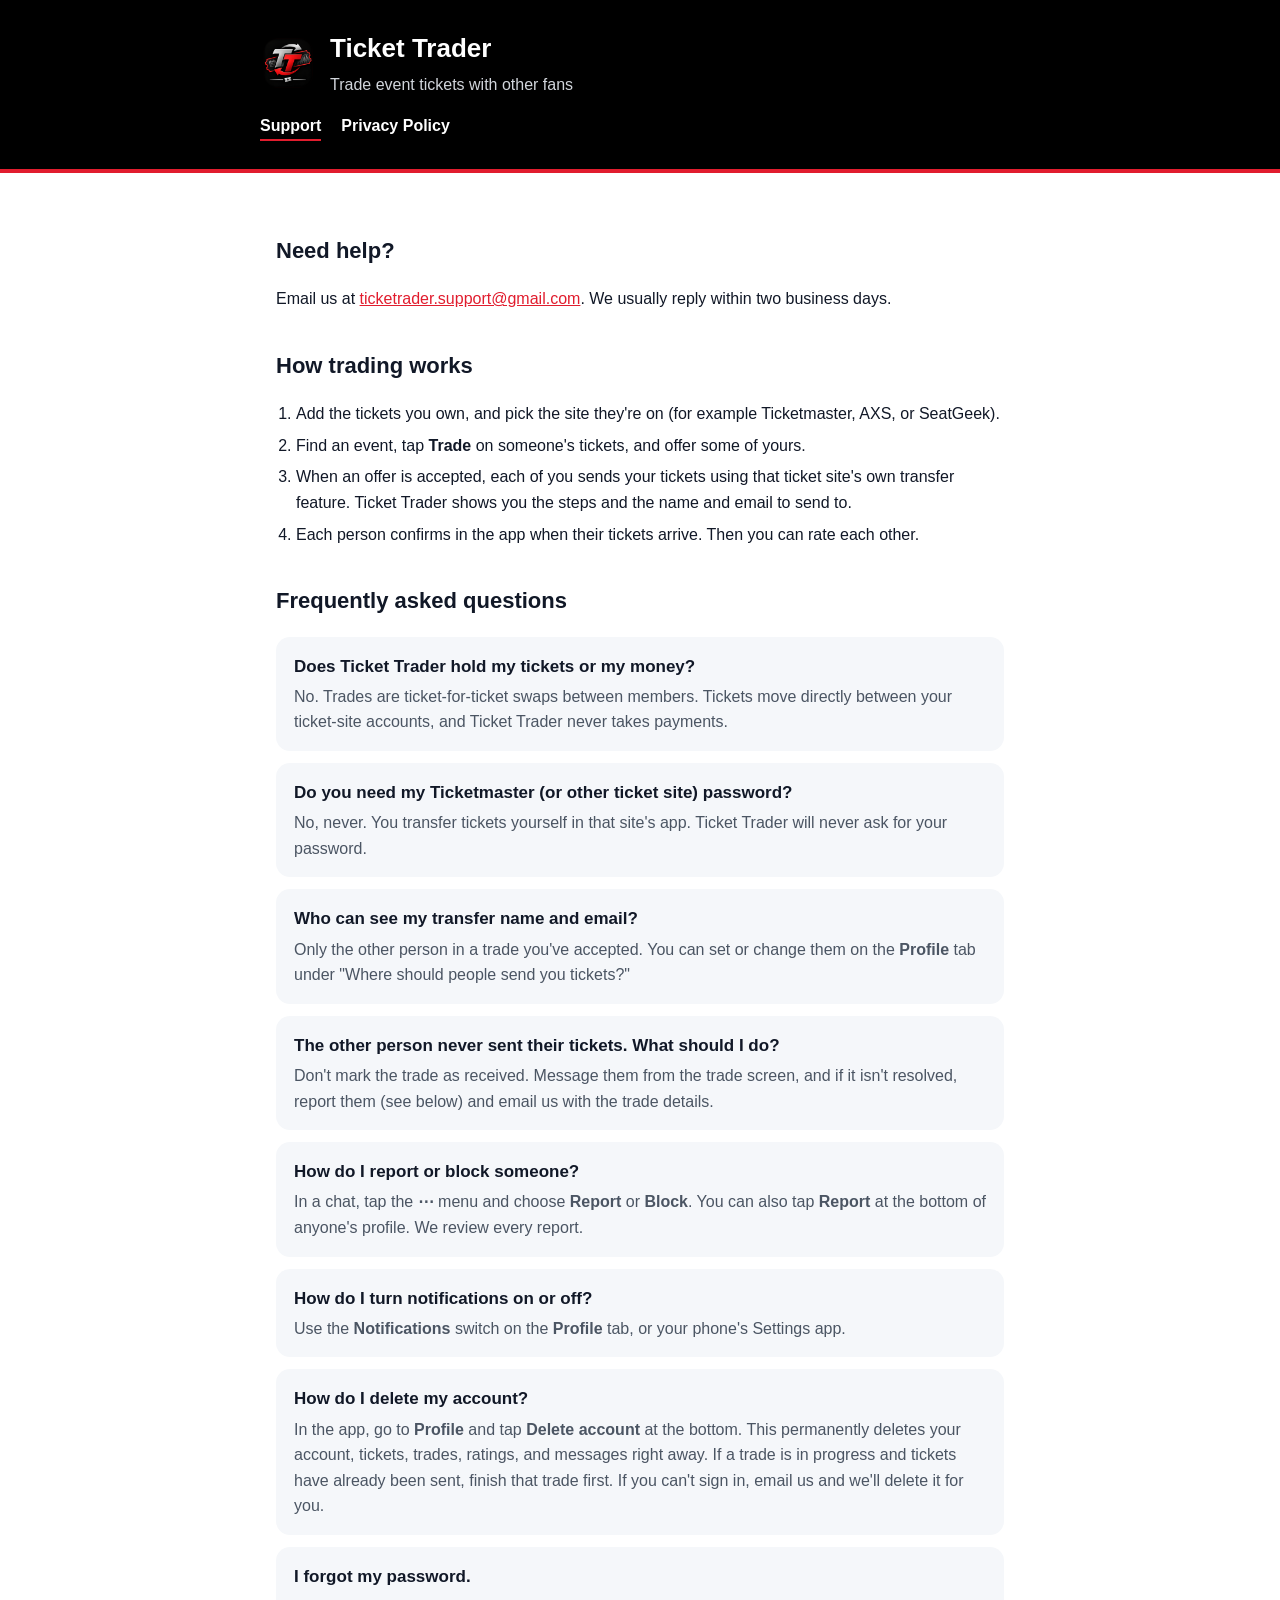
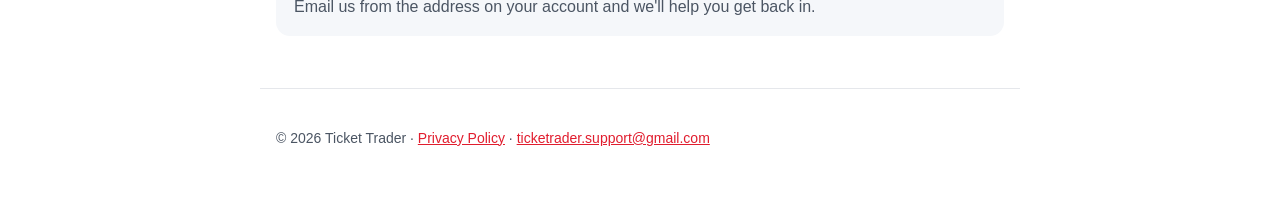
==== index.html @ a61f258d "Add files via upload" ====
<!doctype html>
<html lang="en">
<head>
  <meta charset="utf-8">
  <meta name="viewport" content="width=device-width, initial-scale=1">
  <title>Ticket Trader Support</title>
  <meta name="description" content="Help and support for the Ticket Trader app.">
  <link rel="icon" href="logo.png">
  <link rel="stylesheet" href="styles.css">
</head>
<body>
  <header>
    <div class="inner">
      <a class="brand" href="./">
        <img src="logo.png" alt="">
        <div>
          <h1>Ticket Trader</h1>
          <p>Trade event tickets with other fans</p>
        </div>
      </a>
      <nav>
        <a href="./" aria-current="page">Support</a>
        <a href="privacy.html">Privacy Policy</a>
      </nav>
    </div>
  </header>

  <main>
    <h2>Need help?</h2>
    <p>Email us at <span data-support-email>our support address (turn on JavaScript to see it)</span>. We usually reply within two business days.</p>

    <h2>How trading works</h2>
    <ol class="steps">
      <li>Add the tickets you own, and pick the site they're on (for example Ticketmaster, AXS, or SeatGeek).</li>
      <li>Find an event, tap <strong>Trade</strong> on someone's tickets, and offer some of yours.</li>
      <li>When an offer is accepted, each of you sends your tickets using that ticket site's own transfer feature. Ticket Trader shows you the steps and the name and email to send to.</li>
      <li>Each person confirms in the app when their tickets arrive. Then you can rate each other.</li>
    </ol>

    <h2>Frequently asked questions</h2>

    <div class="card">
      <h3>Does Ticket Trader hold my tickets or my money?</h3>
      <p>No. Trades are ticket-for-ticket swaps between members. Tickets move directly between your ticket-site accounts, and Ticket Trader never takes payments.</p>
    </div>

    <div class="card">
      <h3>Do you need my Ticketmaster (or other ticket site) password?</h3>
      <p>No, never. You transfer tickets yourself in that site's app. Ticket Trader will never ask for your password.</p>
    </div>

    <div class="card">
      <h3>Who can see my transfer name and email?</h3>
      <p>Only the other person in a trade you've accepted. You can set or change them on the <strong>Profile</strong> tab under "Where should people send you tickets?"</p>
    </div>

    <div class="card">
      <h3>The other person never sent their tickets. What should I do?</h3>
      <p>Don't mark the trade as received. Message them from the trade screen, and if it isn't resolved, report them (see below) and email us with the trade details.</p>
    </div>

    <div class="card">
      <h3>How do I report or block someone?</h3>
      <p>In a chat, tap the <strong>⋯</strong> menu and choose <strong>Report</strong> or <strong>Block</strong>. You can also tap <strong>Report</strong> at the bottom of anyone's profile. We review every report.</p>
    </div>

    <div class="card">
      <h3>How do I turn notifications on or off?</h3>
      <p>Use the <strong>Notifications</strong> switch on the <strong>Profile</strong> tab, or your phone's Settings app.</p>
    </div>

    <div class="card">
      <h3>How do I delete my account?</h3>
      <p>In the app, go to <strong>Profile</strong> and tap <strong>Delete account</strong> at the bottom. This permanently deletes your account, tickets, trades, ratings, and messages right away. If a trade is in progress and tickets have already been sent, finish that trade first. If you can't sign in, email us and we'll delete it for you.</p>
    </div>

    <div class="card">
      <h3>I forgot my password.</h3>
      <p>Email us from the address on your account and we'll help you get back in.</p>
    </div>
  </main>

  <footer>
    <p>© 2026 Ticket Trader · <a href="privacy.html">Privacy Policy</a> · <span data-support-email>Contact us</span></p>
  </footer>

  <script src="contact.js"></script>
</body>
</html>
---- styles.css ----
:root {
  --red: #e11d2e;
  --text: #111827;
  --muted: #4b5563;
  --line: #e5e7eb;
  --card: #f5f7fa;
  --bg: #ffffff;
}

* { box-sizing: border-box; }

body {
  margin: 0;
  background: var(--bg);
  color: var(--text);
  font: 16px/1.6 -apple-system, BlinkMacSystemFont, 'Segoe UI', Roboto, Helvetica, Arial, sans-serif;
}

header {
  background: #000;
  color: #fff;
  padding: 28px 16px;
  border-bottom: 4px solid var(--red);
}

header .inner, main, footer { max-width: 760px; margin: 0 auto; }

header a { color: #fff; text-decoration: none; }
header .brand { display: flex; align-items: center; gap: 14px; }
header img { width: 56px; height: 56px; border-radius: 12px; }
header h1 { margin: 0; font-size: 26px; }
header p { margin: 2px 0 0; color: #d1d5db; }

nav { margin-top: 16px; display: flex; gap: 20px; flex-wrap: wrap; }
nav a { color: #fff; font-weight: 600; border-bottom: 2px solid transparent; }
nav a[aria-current='page'] { border-bottom-color: var(--red); }

main { padding: 24px 16px 8px; }
h2 { margin-top: 36px; font-size: 22px; }
h3 { margin: 0 0 4px; font-size: 17px; }
a { color: var(--red); }

.card { background: var(--card); border-radius: 14px; padding: 16px 18px; margin: 12px 0; }
.card p { margin: 4px 0 0; color: var(--muted); }
.steps { padding-left: 20px; }
.steps li { margin-bottom: 6px; }
.muted { color: var(--muted); }

footer { padding: 24px 16px 40px; color: var(--muted); font-size: 14px; border-top: 1px solid var(--line); margin-top: 32px; }
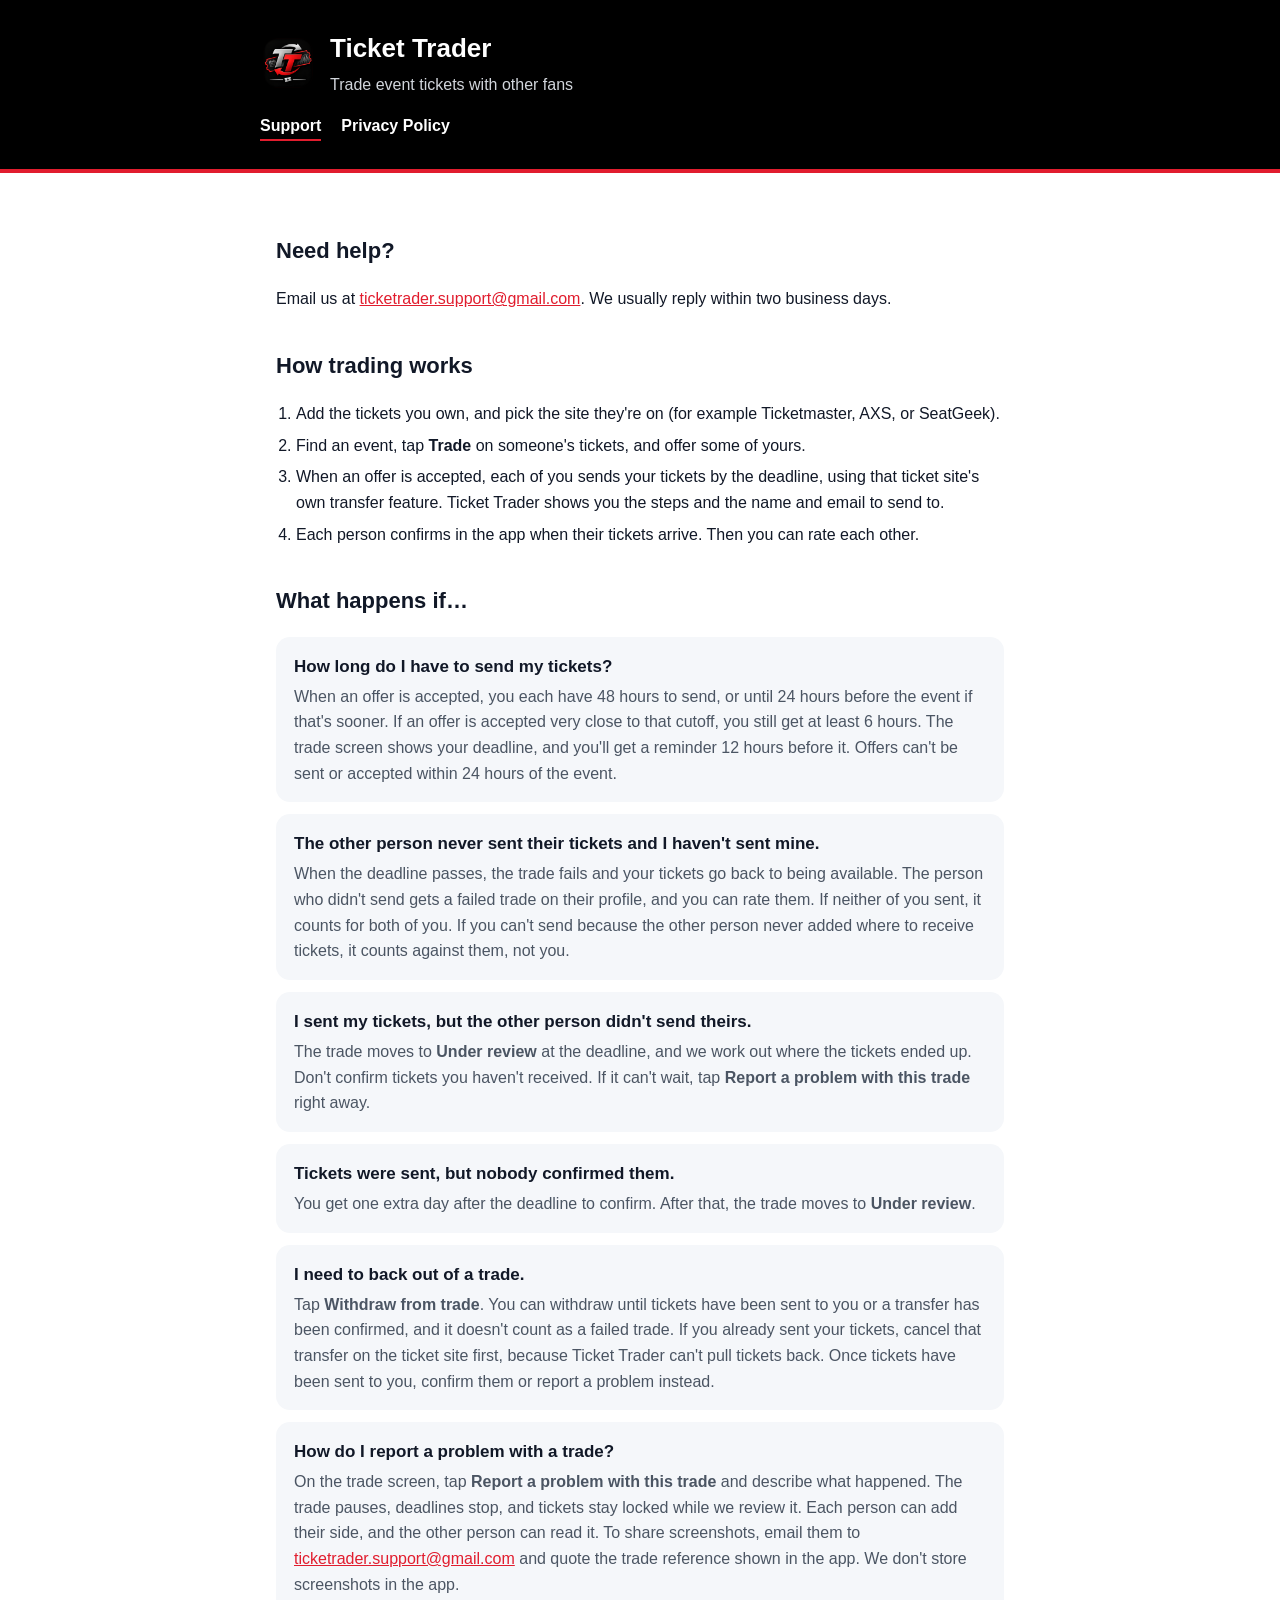
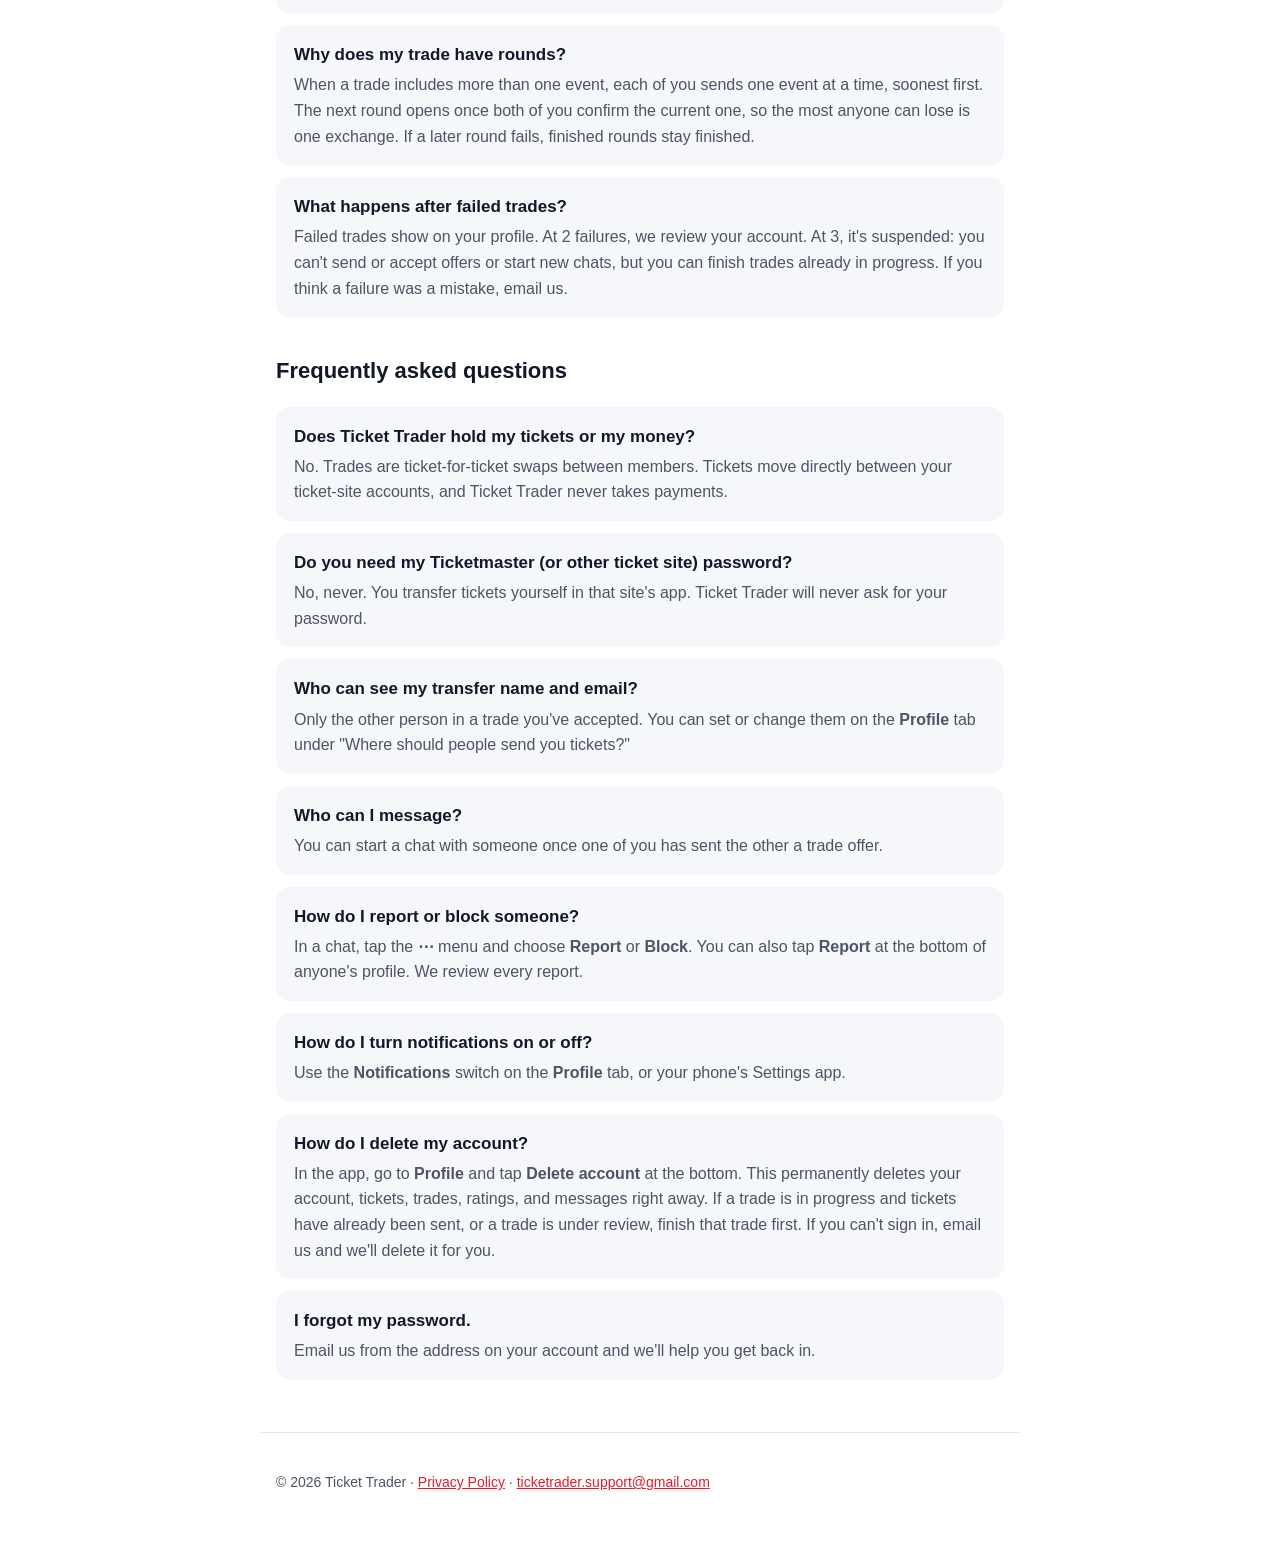
==== commit 02cb8114: "Add files via upload" ====
--- a/index.html
+++ b/index.html
@@ -33,9 +33,51 @@
     <ol class="steps">
       <li>Add the tickets you own, and pick the site they're on (for example Ticketmaster, AXS, or SeatGeek).</li>
       <li>Find an event, tap <strong>Trade</strong> on someone's tickets, and offer some of yours.</li>
-      <li>When an offer is accepted, each of you sends your tickets using that ticket site's own transfer feature. Ticket Trader shows you the steps and the name and email to send to.</li>
+      <li>When an offer is accepted, each of you sends your tickets by the deadline, using that ticket site's own transfer feature. Ticket Trader shows you the steps and the name and email to send to.</li>
       <li>Each person confirms in the app when their tickets arrive. Then you can rate each other.</li>
     </ol>
+
+    <h2 id="what-happens-if">What happens if…</h2>
+
+    <div class="card">
+      <h3>How long do I have to send my tickets?</h3>
+      <p>When an offer is accepted, you each have 48 hours to send, or until 24 hours before the event if that's sooner. If an offer is accepted very close to that cutoff, you still get at least 6 hours. The trade screen shows your deadline, and you'll get a reminder 12 hours before it. Offers can't be sent or accepted within 24 hours of the event.</p>
+    </div>
+
+    <div class="card">
+      <h3>The other person never sent their tickets and I haven't sent mine.</h3>
+      <p>When the deadline passes, the trade fails and your tickets go back to being available. The person who didn't send gets a failed trade on their profile, and you can rate them. If neither of you sent, it counts for both of you. If you can't send because the other person never added where to receive tickets, it counts against them, not you.</p>
+    </div>
+
+    <div class="card">
+      <h3>I sent my tickets, but the other person didn't send theirs.</h3>
+      <p>The trade moves to <strong>Under review</strong> at the deadline, and we work out where the tickets ended up. Don't confirm tickets you haven't received. If it can't wait, tap <strong>Report a problem with this trade</strong> right away.</p>
+    </div>
+
+    <div class="card">
+      <h3>Tickets were sent, but nobody confirmed them.</h3>
+      <p>You get one extra day after the deadline to confirm. After that, the trade moves to <strong>Under review</strong>.</p>
+    </div>
+
+    <div class="card">
+      <h3>I need to back out of a trade.</h3>
+      <p>Tap <strong>Withdraw from trade</strong>. You can withdraw until tickets have been sent to you or a transfer has been confirmed, and it doesn't count as a failed trade. If you already sent your tickets, cancel that transfer on the ticket site first, because Ticket Trader can't pull tickets back. Once tickets have been sent to you, confirm them or report a problem instead.</p>
+    </div>
+
+    <div class="card">
+      <h3>How do I report a problem with a trade?</h3>
+      <p>On the trade screen, tap <strong>Report a problem with this trade</strong> and describe what happened. The trade pauses, deadlines stop, and tickets stay locked while we review it. Each person can add their side, and the other person can read it. To share screenshots, email them to <span data-support-email>our support address</span> and quote the trade reference shown in the app. We don't store screenshots in the app.</p>
+    </div>
+
+    <div class="card">
+      <h3>Why does my trade have rounds?</h3>
+      <p>When a trade includes more than one event, each of you sends one event at a time, soonest first. The next round opens once both of you confirm the current one, so the most anyone can lose is one exchange. If a later round fails, finished rounds stay finished.</p>
+    </div>
+
+    <div class="card">
+      <h3>What happens after failed trades?</h3>
+      <p>Failed trades show on your profile. At 2 failures, we review your account. At 3, it's suspended: you can't send or accept offers or start new chats, but you can finish trades already in progress. If you think a failure was a mistake, email us.</p>
+    </div>
 
     <h2>Frequently asked questions</h2>
 
@@ -55,8 +97,8 @@
     </div>
 
     <div class="card">
-      <h3>The other person never sent their tickets. What should I do?</h3>
-      <p>Don't mark the trade as received. Message them from the trade screen, and if it isn't resolved, report them (see below) and email us with the trade details.</p>
+      <h3>Who can I message?</h3>
+      <p>You can start a chat with someone once one of you has sent the other a trade offer.</p>
     </div>
 
     <div class="card">
@@ -71,7 +113,7 @@
 
     <div class="card">
       <h3>How do I delete my account?</h3>
-      <p>In the app, go to <strong>Profile</strong> and tap <strong>Delete account</strong> at the bottom. This permanently deletes your account, tickets, trades, ratings, and messages right away. If a trade is in progress and tickets have already been sent, finish that trade first. If you can't sign in, email us and we'll delete it for you.</p>
+      <p>In the app, go to <strong>Profile</strong> and tap <strong>Delete account</strong> at the bottom. This permanently deletes your account, tickets, trades, ratings, and messages right away. If a trade is in progress and tickets have already been sent, or a trade is under review, finish that trade first. If you can't sign in, email us and we'll delete it for you.</p>
     </div>
 
     <div class="card">
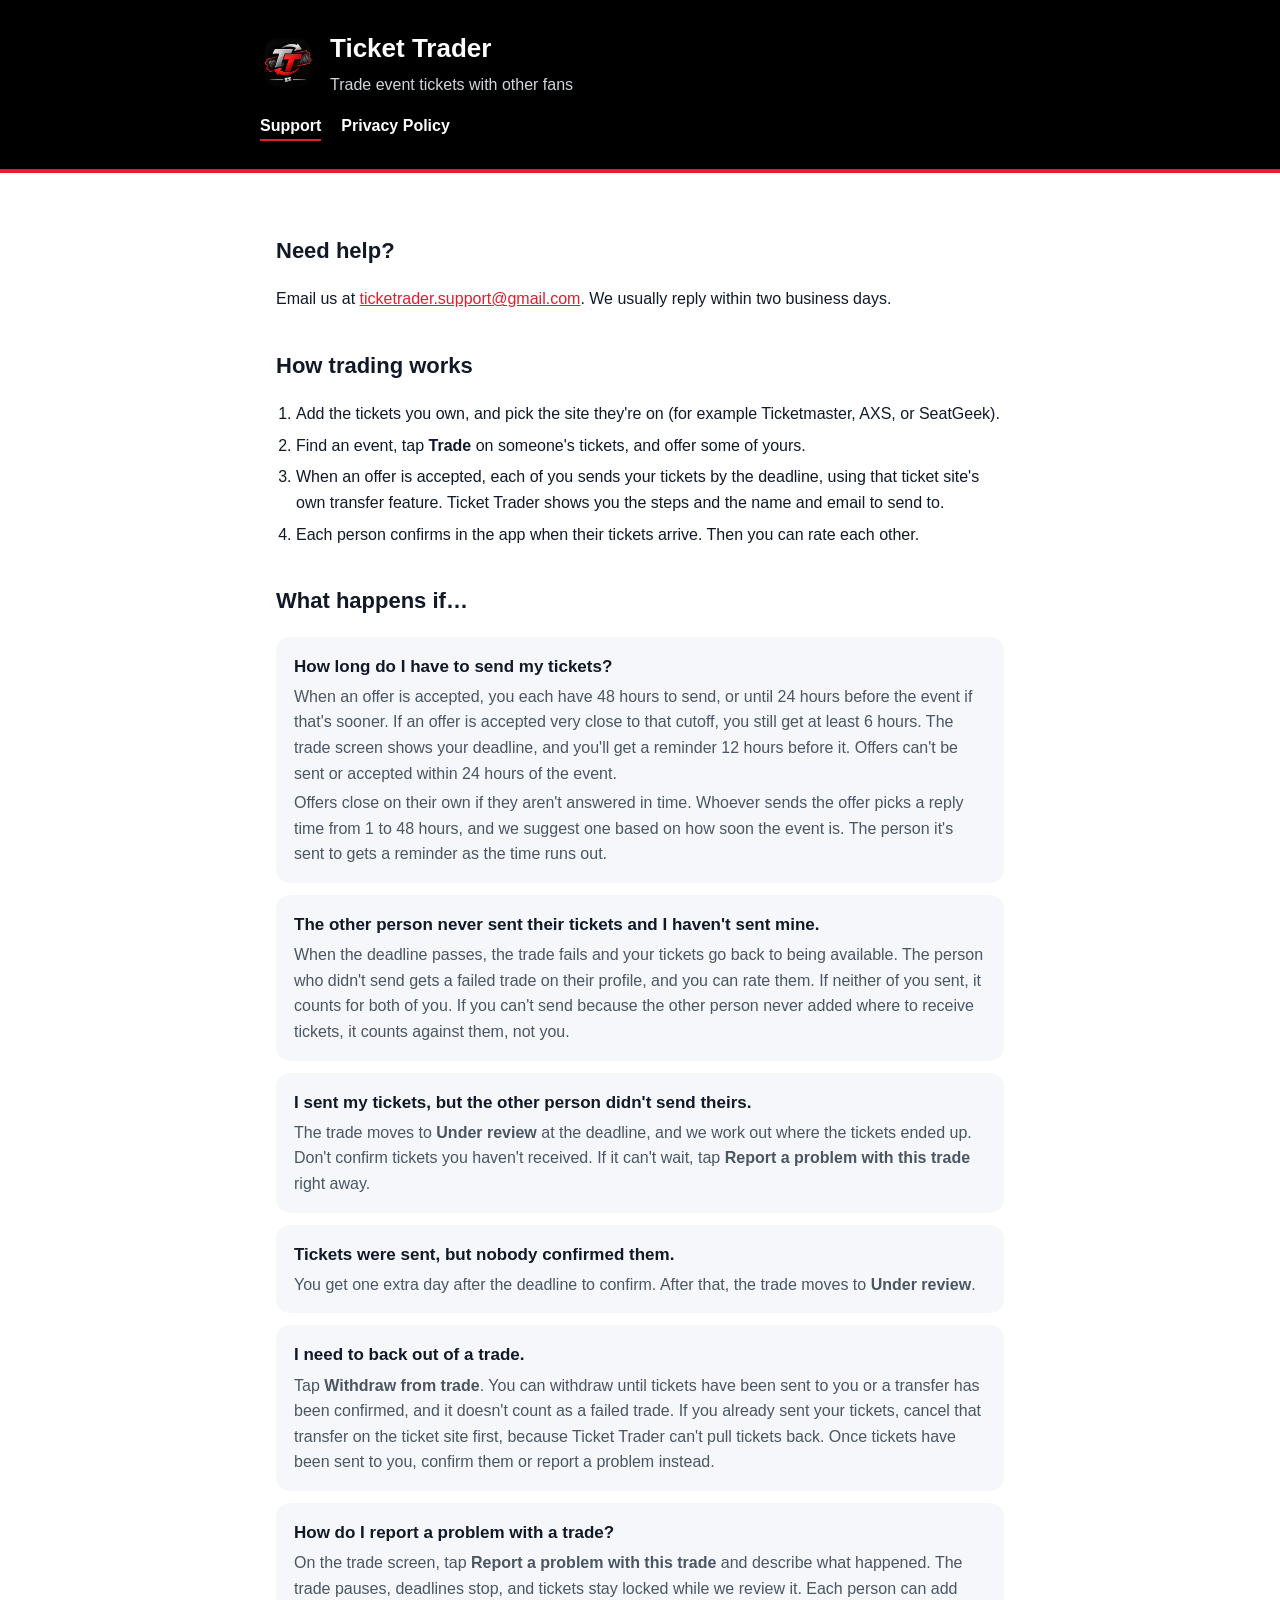
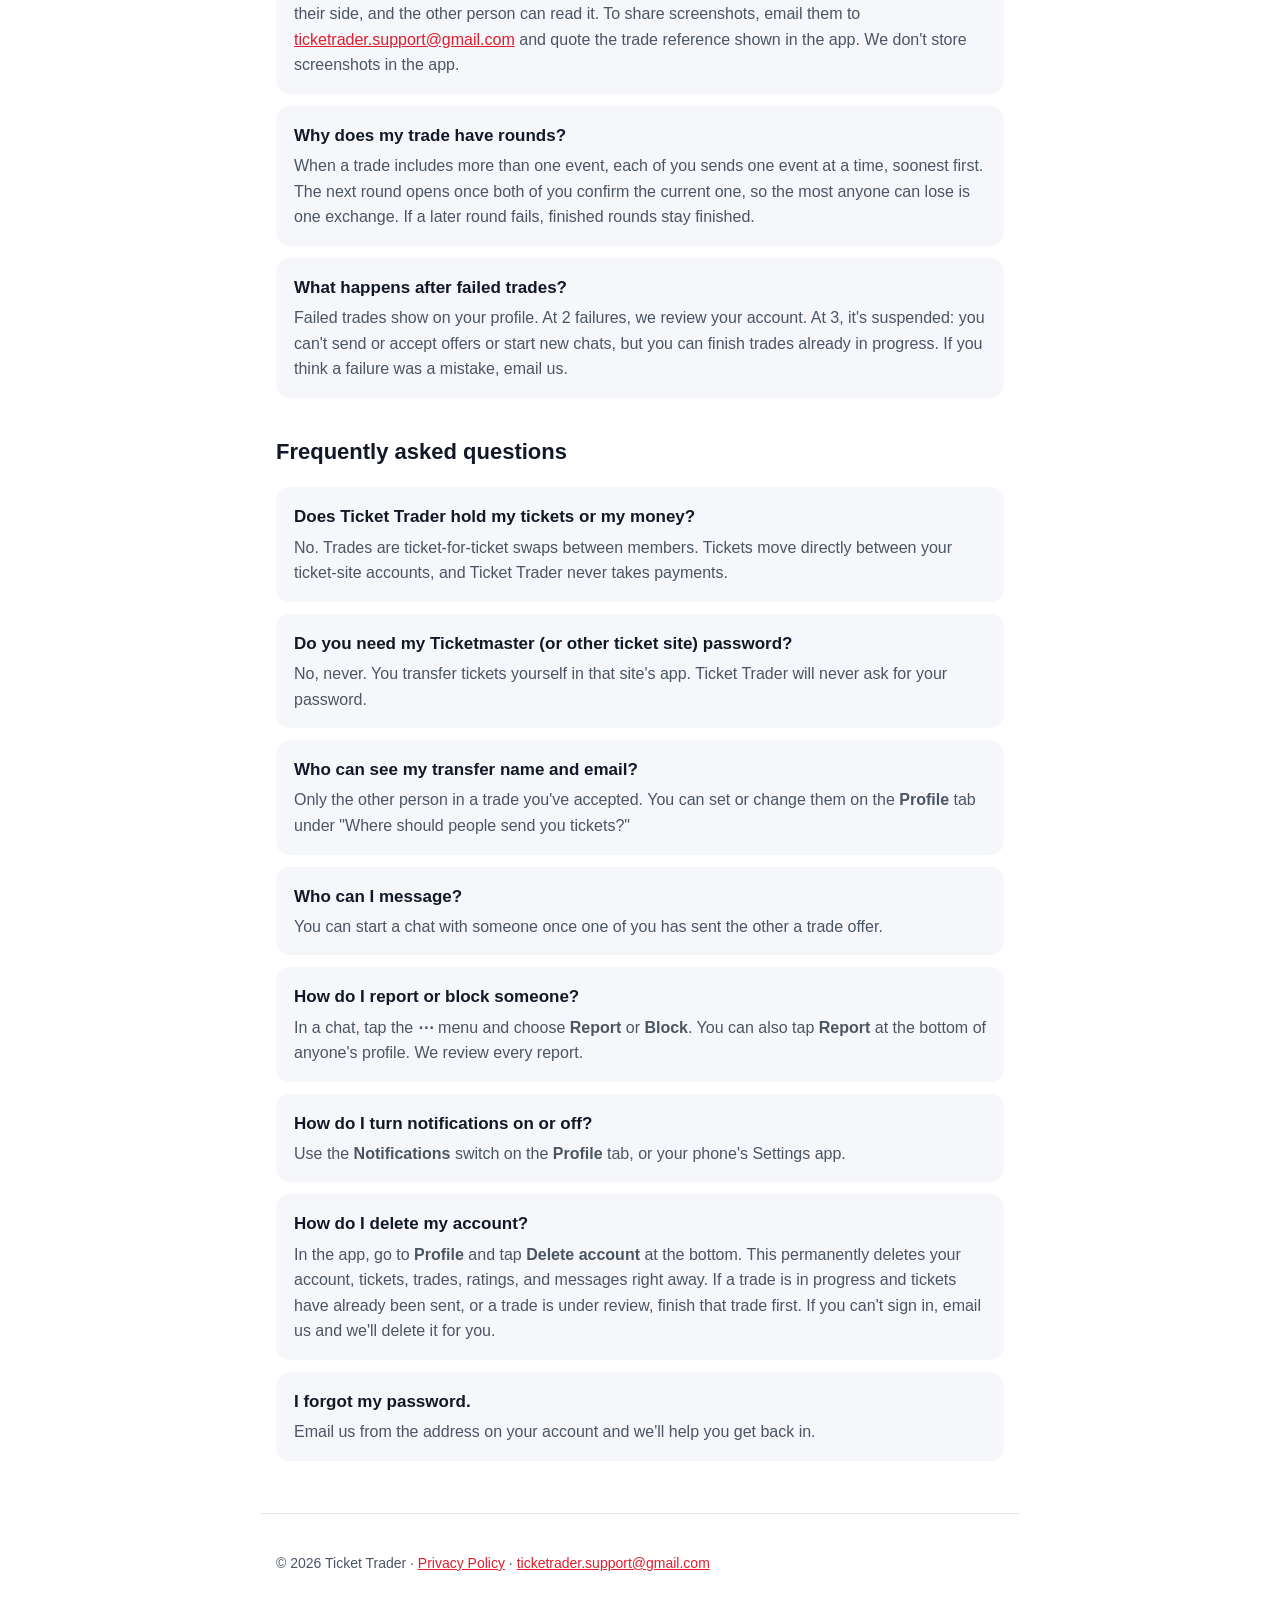
==== commit af9a4c33: "Add files via upload" ====
--- a/index.html
+++ b/index.html
@@ -42,6 +42,7 @@
     <div class="card">
       <h3>How long do I have to send my tickets?</h3>
       <p>When an offer is accepted, you each have 48 hours to send, or until 24 hours before the event if that's sooner. If an offer is accepted very close to that cutoff, you still get at least 6 hours. The trade screen shows your deadline, and you'll get a reminder 12 hours before it. Offers can't be sent or accepted within 24 hours of the event.</p>
+      <p>Offers close on their own if they aren't answered in time. Whoever sends the offer picks a reply time from 1 to 48 hours, and we suggest one based on how soon the event is. The person it's sent to gets a reminder as the time runs out.</p>
     </div>
 
     <div class="card">
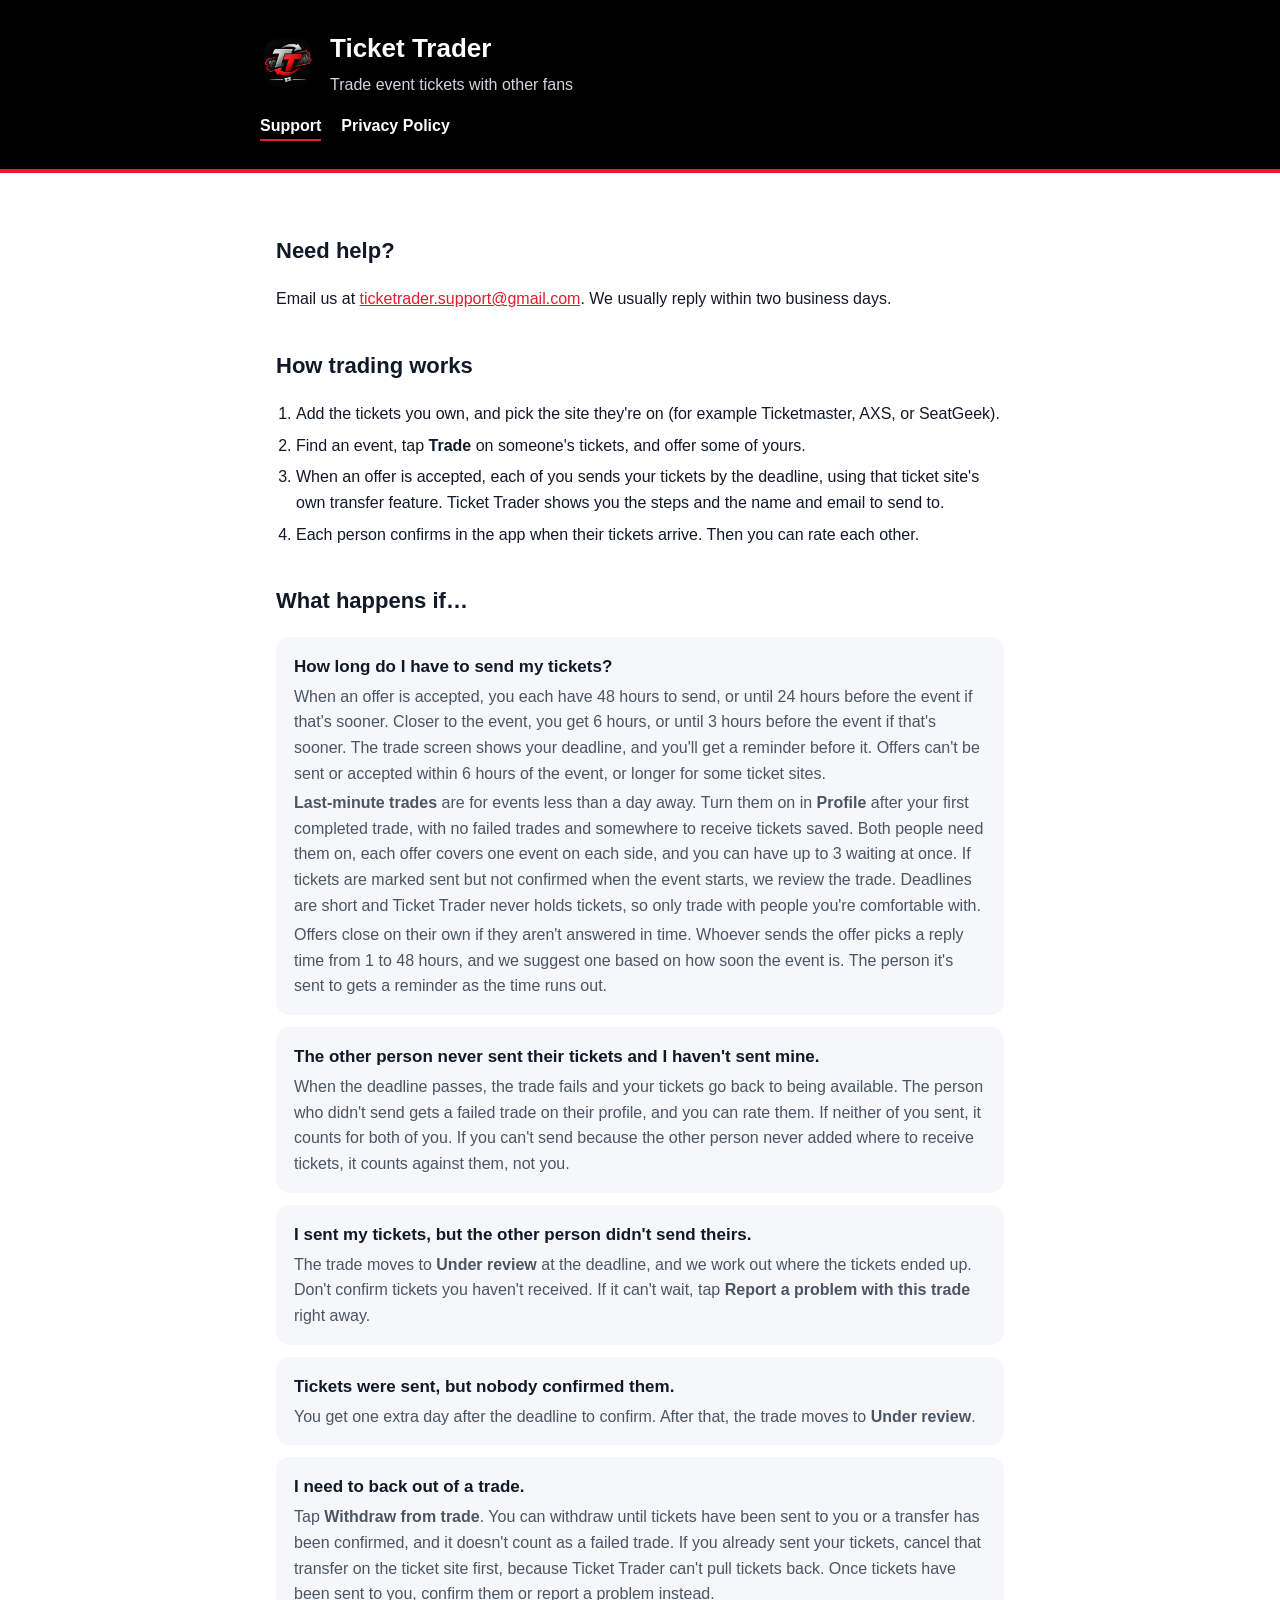
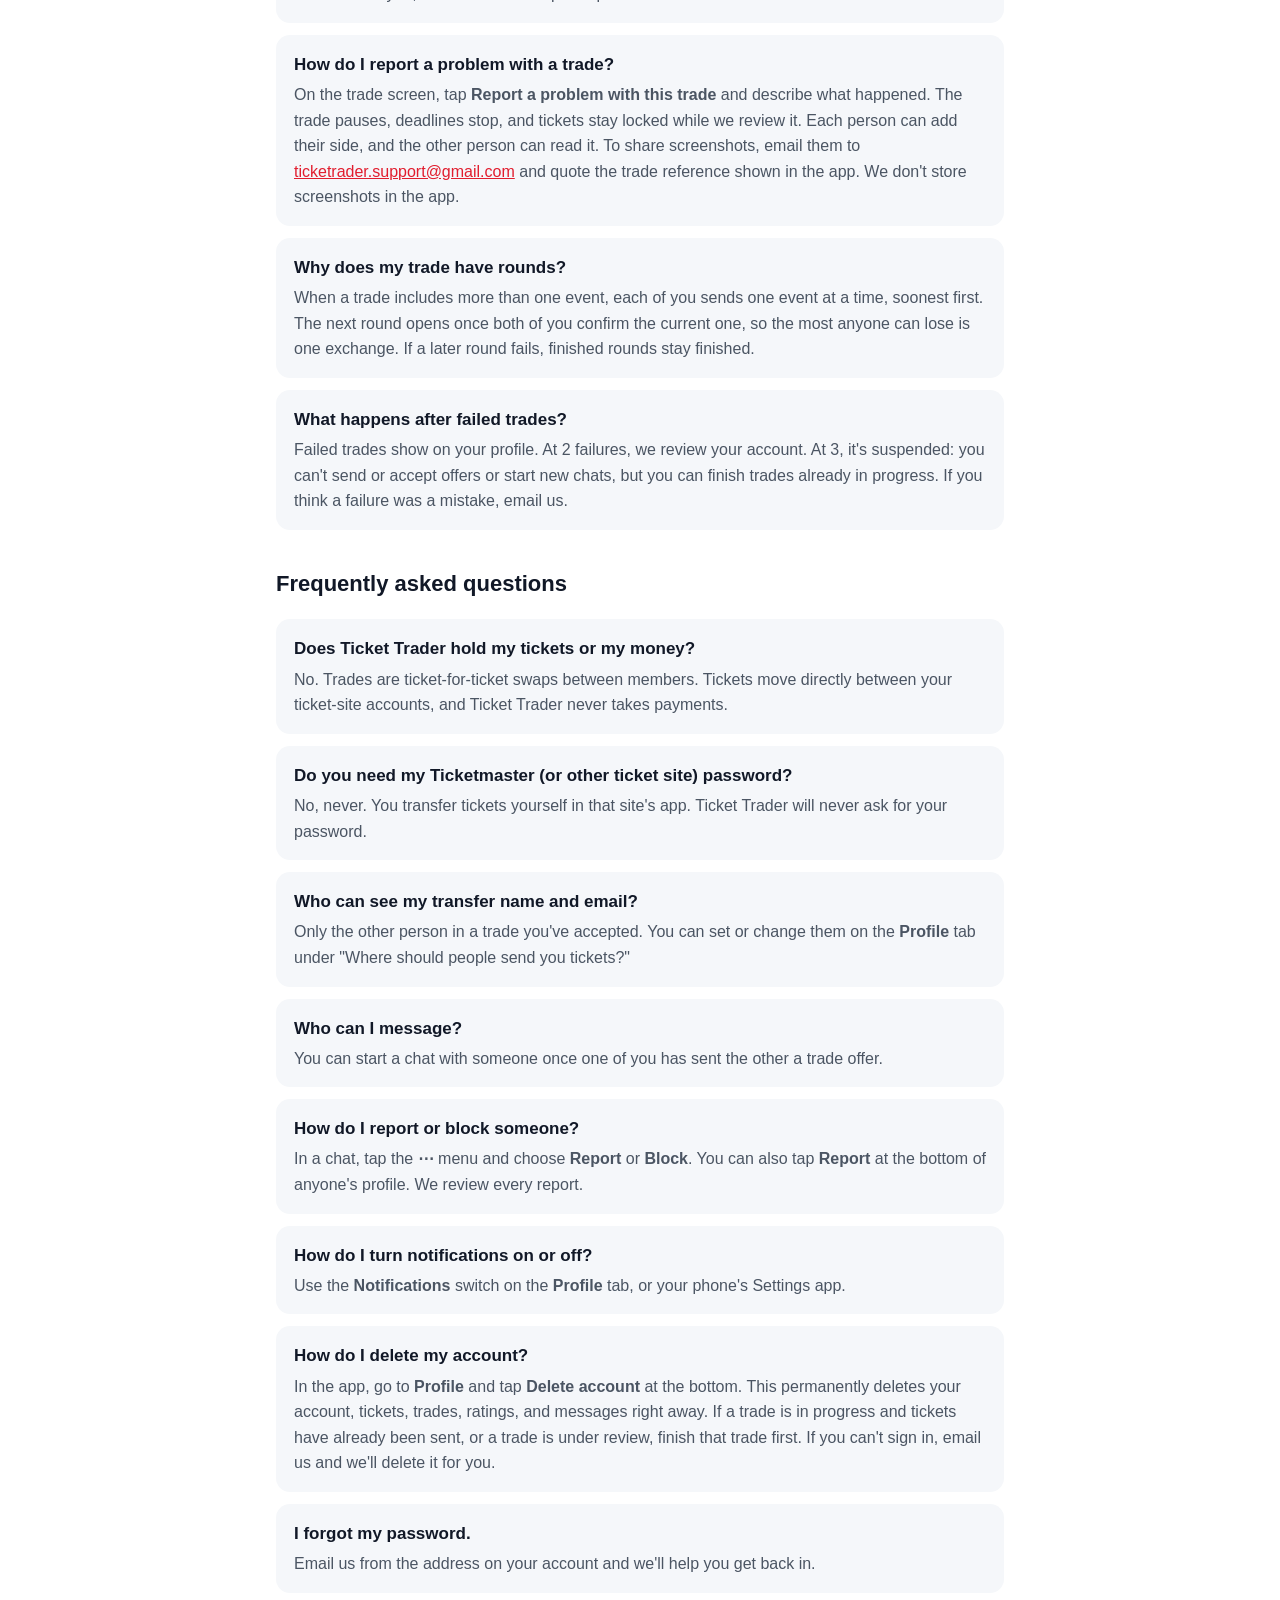
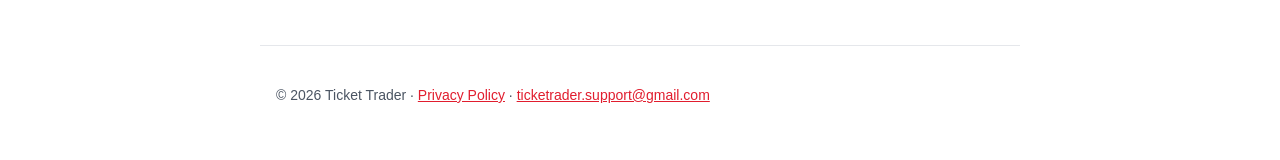
==== commit 33798978: "Add files via upload" ====
--- a/index.html
+++ b/index.html
@@ -41,7 +41,8 @@
 
     <div class="card">
       <h3>How long do I have to send my tickets?</h3>
-      <p>When an offer is accepted, you each have 48 hours to send, or until 24 hours before the event if that's sooner. If an offer is accepted very close to that cutoff, you still get at least 6 hours. The trade screen shows your deadline, and you'll get a reminder 12 hours before it. Offers can't be sent or accepted within 24 hours of the event.</p>
+      <p>When an offer is accepted, you each have 48 hours to send, or until 24 hours before the event if that's sooner. Closer to the event, you get 6 hours, or until 3 hours before the event if that's sooner. The trade screen shows your deadline, and you'll get a reminder before it. Offers can't be sent or accepted within 6 hours of the event, or longer for some ticket sites.</p>
+      <p><strong>Last-minute trades</strong> are for events less than a day away. Turn them on in <strong>Profile</strong> after your first completed trade, with no failed trades and somewhere to receive tickets saved. Both people need them on, each offer covers one event on each side, and you can have up to 3 waiting at once. If tickets are marked sent but not confirmed when the event starts, we review the trade. Deadlines are short and Ticket Trader never holds tickets, so only trade with people you're comfortable with.</p>
       <p>Offers close on their own if they aren't answered in time. Whoever sends the offer picks a reply time from 1 to 48 hours, and we suggest one based on how soon the event is. The person it's sent to gets a reminder as the time runs out.</p>
     </div>
 
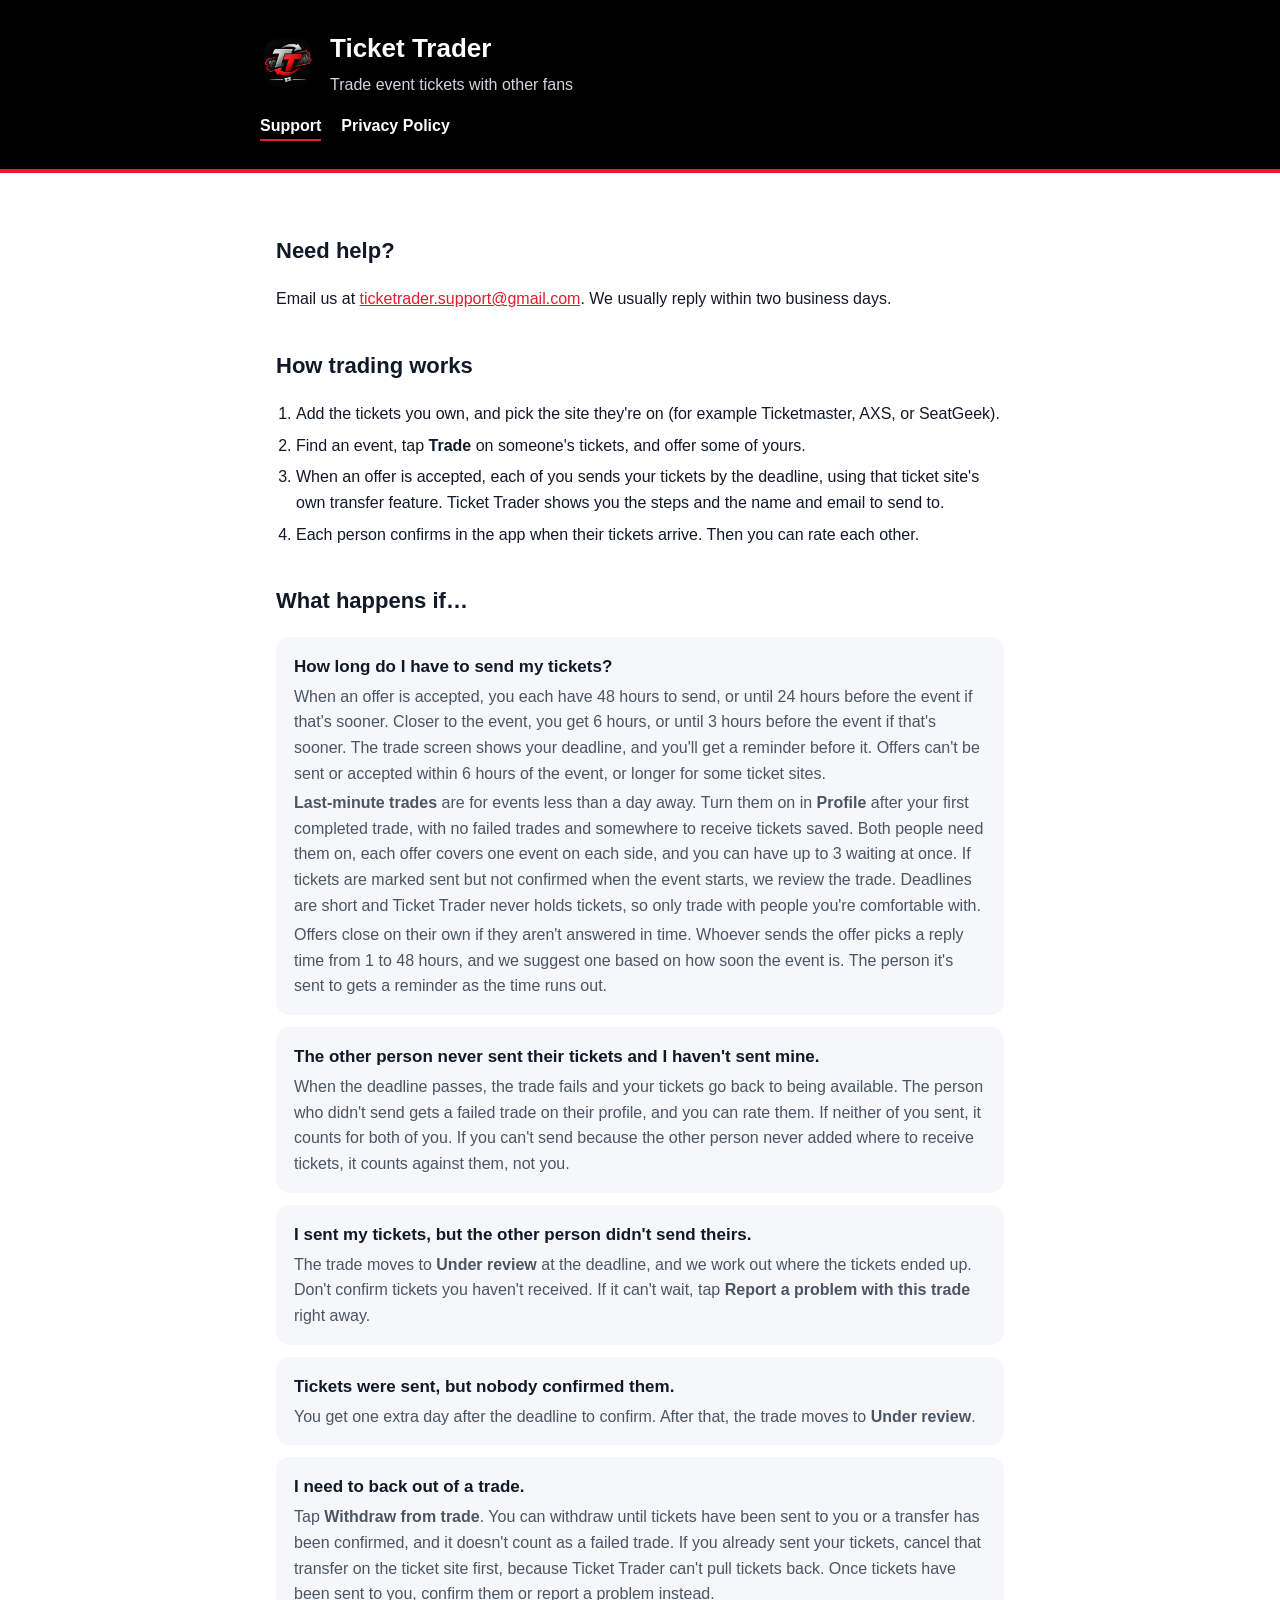
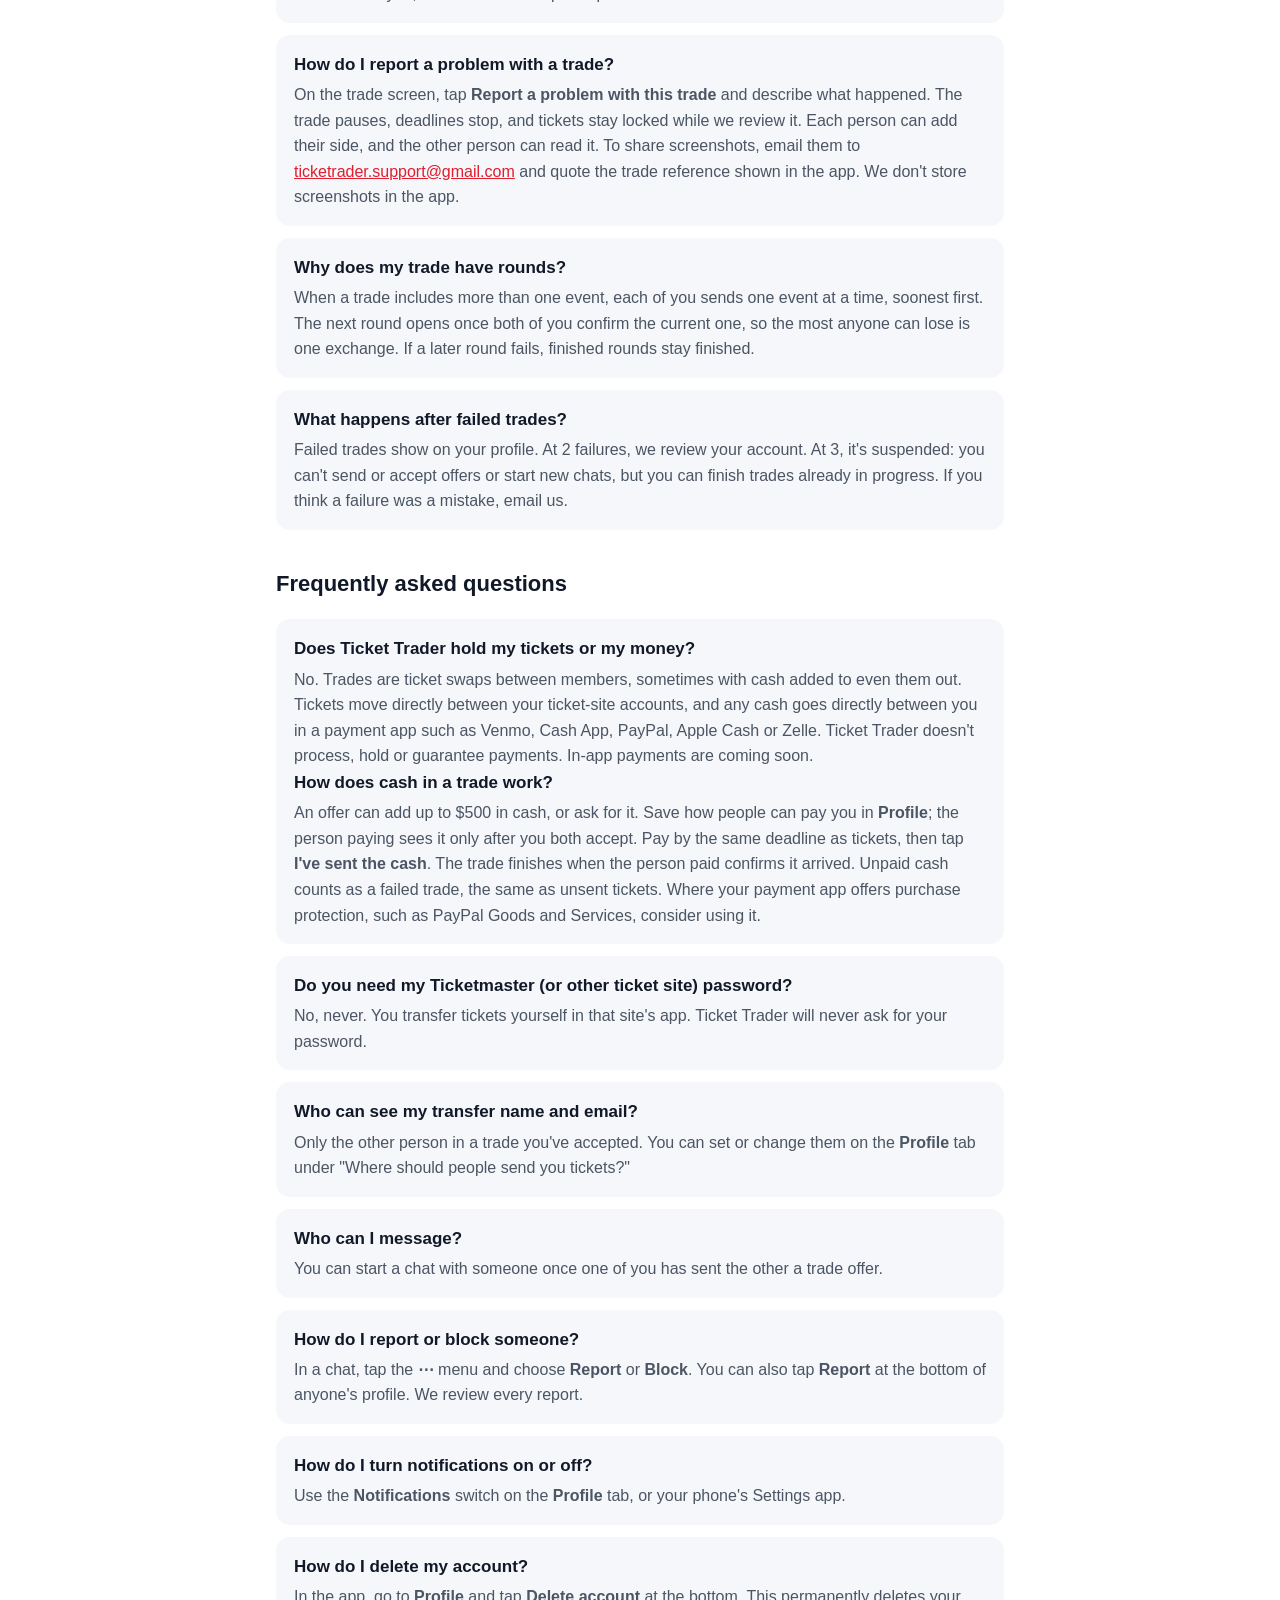
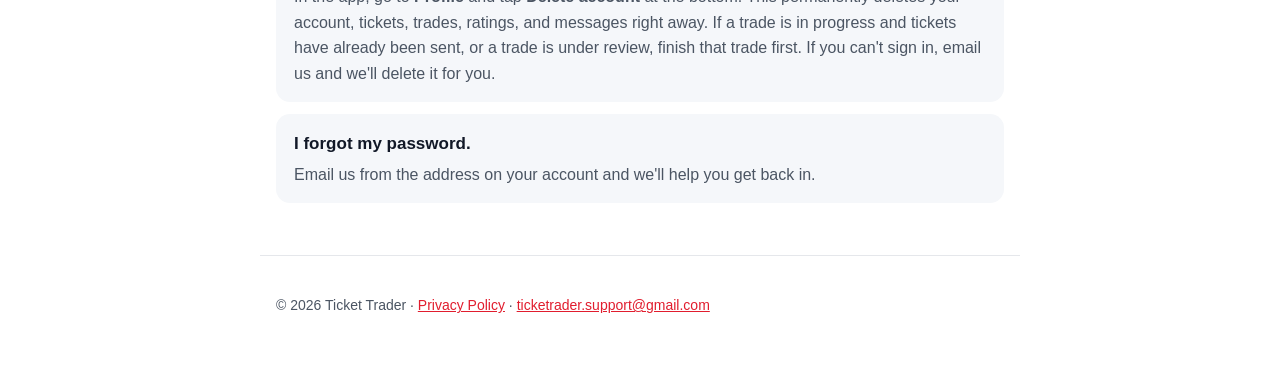
==== commit 2a6be64a: "Add files via upload" ====
--- a/index.html
+++ b/index.html
@@ -85,7 +85,9 @@
 
     <div class="card">
       <h3>Does Ticket Trader hold my tickets or my money?</h3>
-      <p>No. Trades are ticket-for-ticket swaps between members. Tickets move directly between your ticket-site accounts, and Ticket Trader never takes payments.</p>
+      <p>No. Trades are ticket swaps between members, sometimes with cash added to even them out. Tickets move directly between your ticket-site accounts, and any cash goes directly between you in a payment app such as Venmo, Cash App, PayPal, Apple Cash or Zelle. Ticket Trader doesn't process, hold or guarantee payments. In-app payments are coming soon.</p>
+      <h3>How does cash in a trade work?</h3>
+      <p>An offer can add up to $500 in cash, or ask for it. Save how people can pay you in <strong>Profile</strong>; the person paying sees it only after you both accept. Pay by the same deadline as tickets, then tap <strong>I've sent the cash</strong>. The trade finishes when the person paid confirms it arrived. Unpaid cash counts as a failed trade, the same as unsent tickets. Where your payment app offers purchase protection, such as PayPal Goods and Services, consider using it.</p>
     </div>
 
     <div class="card">
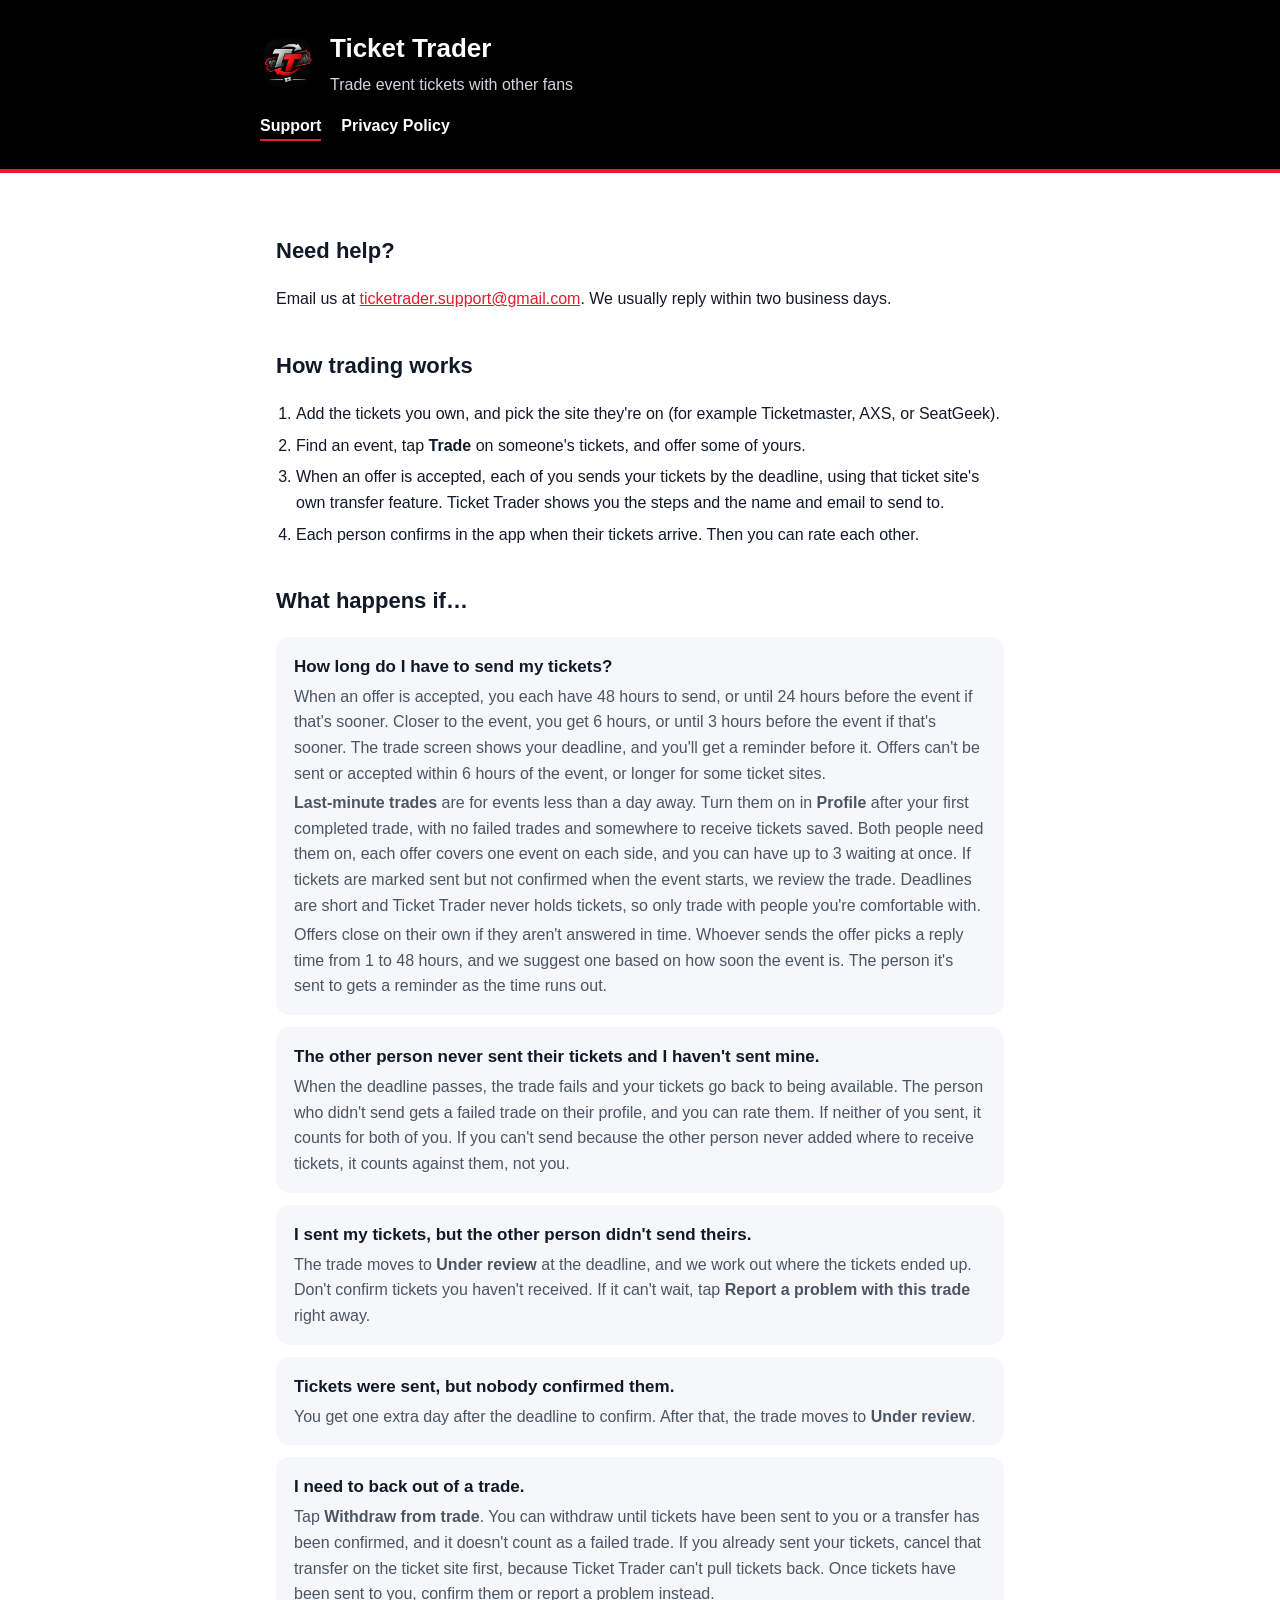
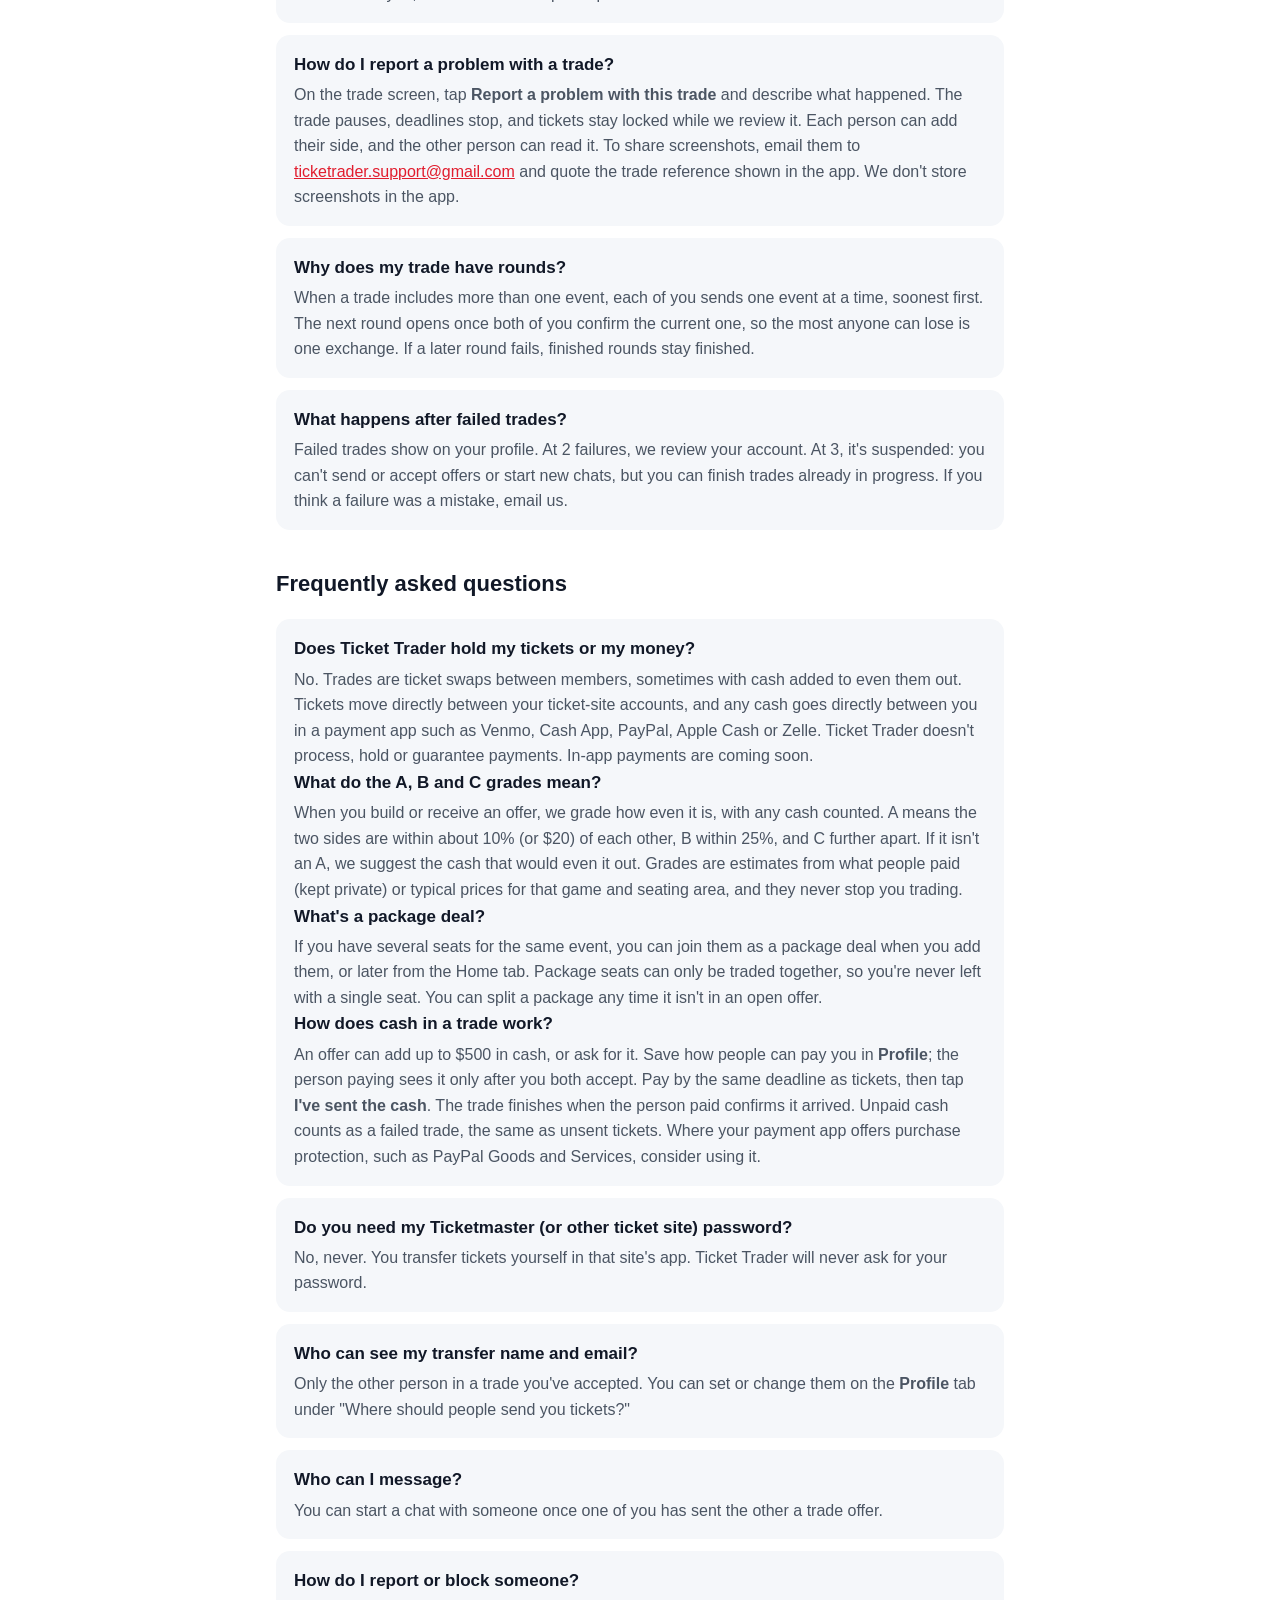
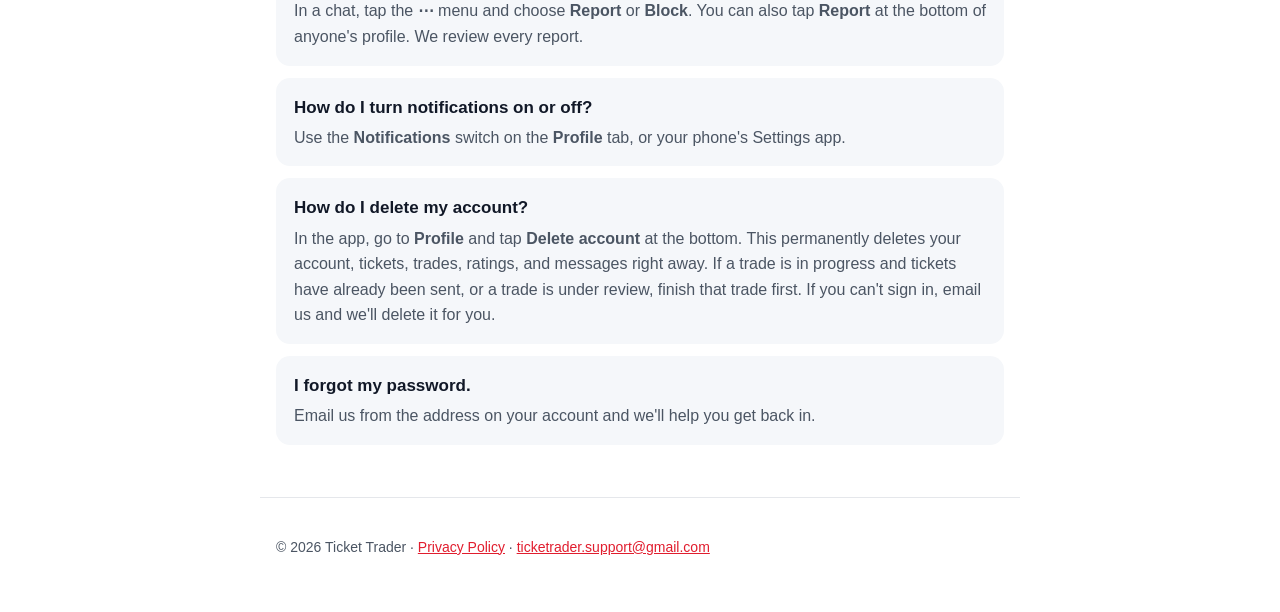
==== commit 7e0fbaea: "Add files via upload" ====
--- a/index.html
+++ b/index.html
@@ -86,6 +86,10 @@
     <div class="card">
       <h3>Does Ticket Trader hold my tickets or my money?</h3>
       <p>No. Trades are ticket swaps between members, sometimes with cash added to even them out. Tickets move directly between your ticket-site accounts, and any cash goes directly between you in a payment app such as Venmo, Cash App, PayPal, Apple Cash or Zelle. Ticket Trader doesn't process, hold or guarantee payments. In-app payments are coming soon.</p>
+      <h3>What do the A, B and C grades mean?</h3>
+      <p>When you build or receive an offer, we grade how even it is, with any cash counted. A means the two sides are within about 10% (or $20) of each other, B within 25%, and C further apart. If it isn't an A, we suggest the cash that would even it out. Grades are estimates from what people paid (kept private) or typical prices for that game and seating area, and they never stop you trading.</p>
+      <h3>What's a package deal?</h3>
+      <p>If you have several seats for the same event, you can join them as a package deal when you add them, or later from the Home tab. Package seats can only be traded together, so you're never left with a single seat. You can split a package any time it isn't in an open offer.</p>
       <h3>How does cash in a trade work?</h3>
       <p>An offer can add up to $500 in cash, or ask for it. Save how people can pay you in <strong>Profile</strong>; the person paying sees it only after you both accept. Pay by the same deadline as tickets, then tap <strong>I've sent the cash</strong>. The trade finishes when the person paid confirms it arrived. Unpaid cash counts as a failed trade, the same as unsent tickets. Where your payment app offers purchase protection, such as PayPal Goods and Services, consider using it.</p>
     </div>
